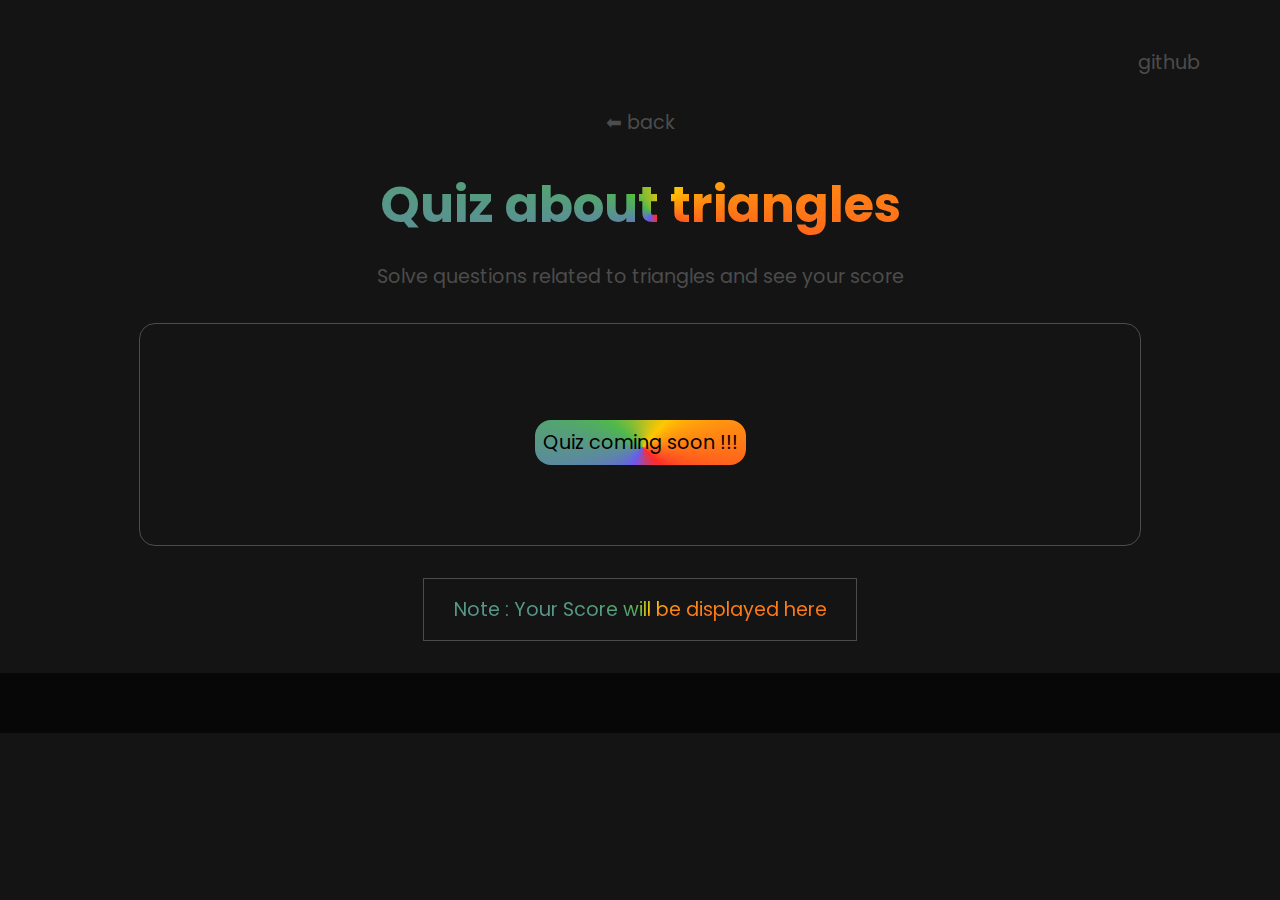
==== quiz/quiz.html @ 4450b5be "initial commit" ====
<!DOCTYPE html>
<html lang="en">
<head>
    <meta charset="UTF-8">
    <meta http-equiv="X-UA-Compatible" content="IE=edge">
    <meta name="viewport" content="width=device-width, initial-scale=1.0">
    <title>Triangle Fun | Quiz</title>
    <link rel="stylesheet" type="text/css" href="quiz.css">
</head>
<body>
    <nav><a href="">github </a></nav>

    <section class="main">
        <a href="../index.html">⬅ back</a>
       <h1>Quiz about triangles</h1>
        <p>Solve questions related to triangles and see your score</p>
       <div class="calculator">
           
        <form class="formQuiz">
                    
            
            <button class="button" id="submit-btn">Quiz coming soon !!!</button>
        </form>

            
       </div>
    
       <div id="result">Note : Your Score will be displayed here</div>
    </section>
    <script src="quiz.js" type="text/javascript"></script>
    <footer>
     
    </footer>
</body>
</html>
---- quiz/quiz.css ----
@import url("https://fonts.googleapis.com/css2?family=Poppins:wght@200;300;400;500;600;700&display=swap");

:root {
  --bg-color: #141414;
  --footer-color: #070707;
  --text-color: #4c4c4c;
}

body {
  font-family: "Poppins", sans-serif;
  color: #4c4c4c;
  background-color: var(--bg-color);
  display: block;
  margin: auto;
  text-align: center;
  font-size: larger;
  overflow-x: hidden;
}

a {
  text-decoration: none;
  color: var(--text-color);
}
nav {
  top: 0;
  width: 100%;
  height: 60px;
  padding-top: 3rem;
  text-align: right;
}

nav a {
  color: var(--text-color);
  text-decoration: none;
  padding-right: 5rem;
  padding-top: 5rem;
}

.main {
}

.main h1 {
  max-width: 558px/2;
  max-height: 122px /2;
  display: block;
  margin: auto;
  margin-top: 30px;
  font-size: 50px;
  background-repeat: repeat;
  background: conic-gradient(
    from 178.95deg at 50.99% 60.66%,
    #ff2b2b -45deg,
    #685cf0 33.12deg,
    #4eb84c 127.5deg,
    #ffc702 223.13deg,
    #ff2b2b 315deg,
    #685cf0 403.12deg
  );

  -webkit-background-clip: text;
  -webkit-text-fill-color: transparent;
  -moz-background-clip: text;
  -moz-text-fill-color: transparent;
}

.calculator {
  max-width: 1000px;
  display: block;
  margin: auto;
  margin-top: 2rem;
  text-align: center;
  border: 1px solid;
  border-color: var(--text-color);
  border-radius: 1rem;
  padding-top: 2rem;
  padding-bottom: 1rem;
  margin-bottom: 2rem;
}

form {
  padding: 3rem;
  color: whitesmoke;
}

form div {
  padding: 1rem;
}

.calculator input {
  max-width: 200px;
  color: var(--text-color);
  margin: 1rem;
  border: 1px solid;
  padding: 2rem;
  font: inherit;
  font-size: medium;
  font-weight: light;
  background-color: var(--bg-color);
  border-radius: 1rem;
  border-color: var(--text-color);
}

button {
  border: none;
  border-radius: 1rem;
  cursor: pointer;
  font-size: medium;
  font: inherit;
  padding: 0.5rem;
  margin: 1rem;
  background-repeat: repeat;
  background: conic-gradient(
    from 178.95deg at 50.99% 60.66%,
    #ff2b2b -45deg,
    #685cf0 33.12deg,
    #4eb84c 127.5deg,
    #ffc702 223.13deg,
    #ff2b2b 315deg,
    #685cf0 403.12deg
  );
}

#result {
  display: block;
  margin: auto;
  text-align: center;
  padding: 1rem;
  border: 1px solid;
  max-width: 400px;
  margin-bottom: 2rem;
  background-repeat: repeat;
  background: conic-gradient(
    from 178.95deg at 50.99% 60.66%,
    #ff2b2b -45deg,
    #685cf0 33.12deg,
    #4eb84c 127.5deg,
    #ffc702 223.13deg,
    #ff2b2b 315deg,
    #685cf0 403.12deg
  );
  -webkit-background-clip: text;
  -webkit-text-fill-color: transparent;
  -moz-background-clip: text;
  -moz-text-fill-color: transparent;
}

footer {
  margin-top: 2rem;

  bottom: 0;
  width: 100%;
  height: 60px;
  background-color: var(--footer-color);
}
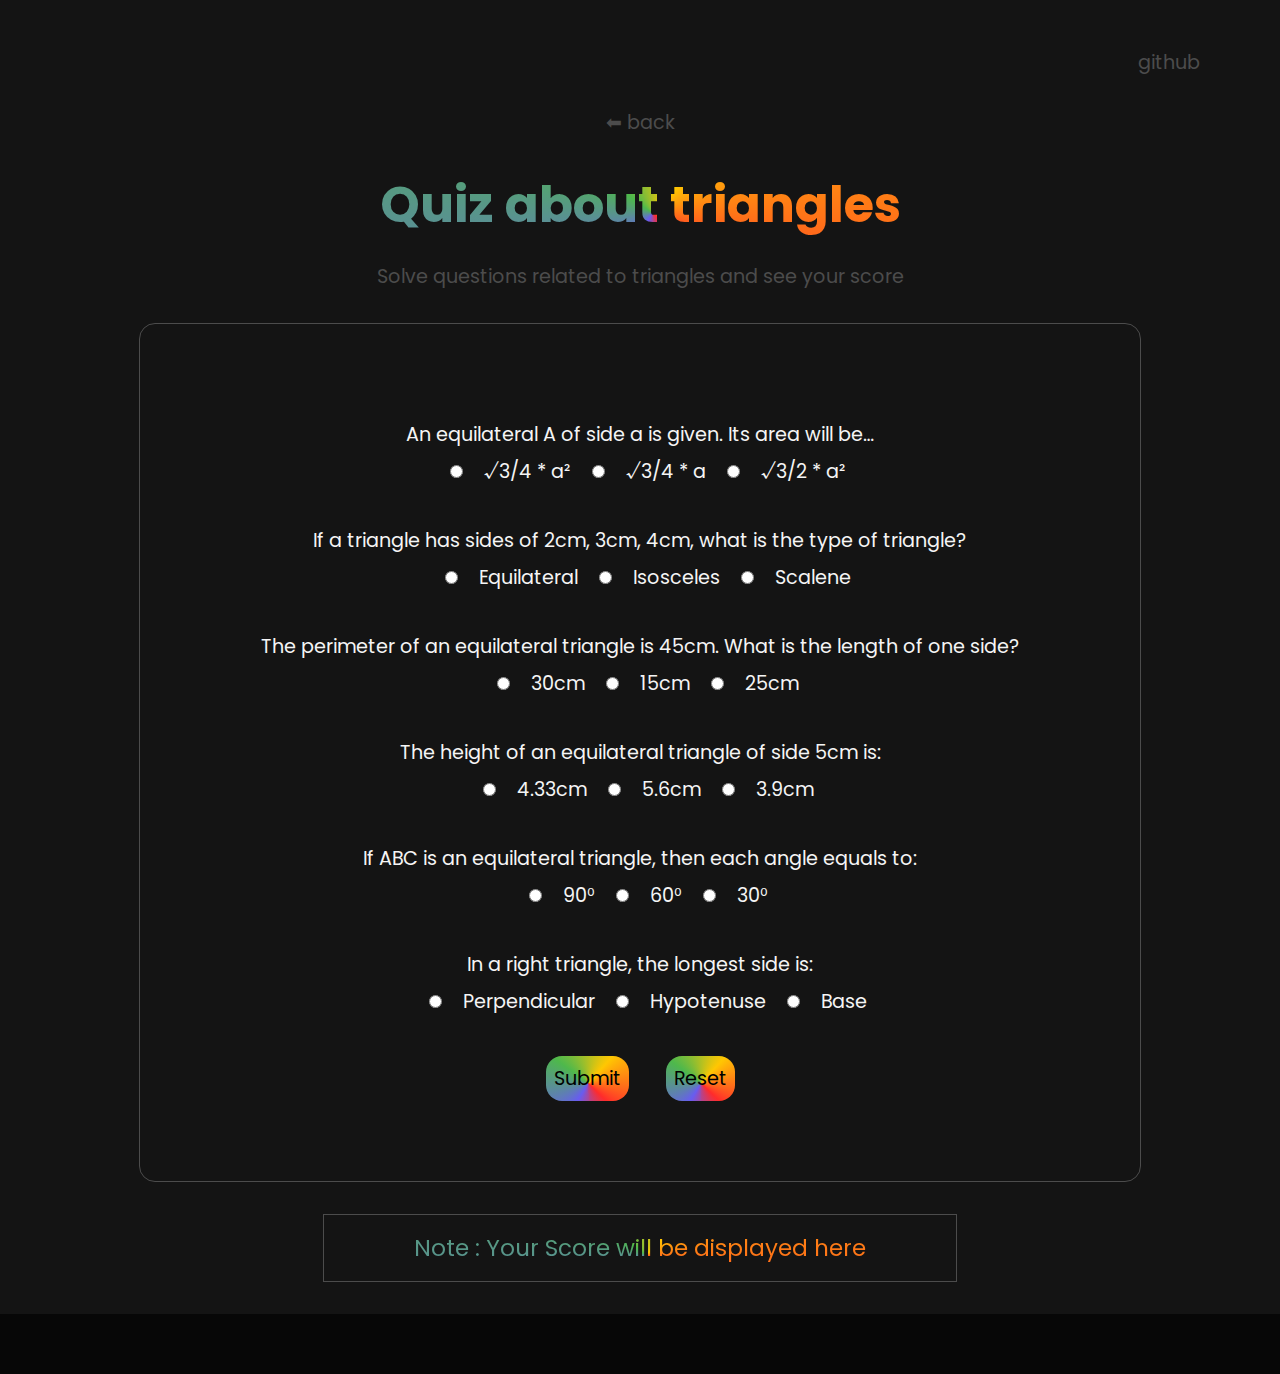
==== commit 825cfa1a: "updated : quiz page" ====
--- a/quiz/quiz.html
+++ b/quiz/quiz.html
@@ -16,10 +16,54 @@
         <p>Solve questions related to triangles and see your score</p>
        <div class="calculator">
            
-        <form class="formQuiz">
+        <form id="formQuiz">
                     
-            
-            <button class="button" id="submit-btn">Quiz coming soon !!!</button>
+            <div class="question">
+            <label> An equilateral A of side a is given. Its area will be…</label><br>
+            <label><input required type="radio" name="q1" id="q1-right-ans" value="a"> √3/4 * a² </label>
+            <label><input required type="radio" name="q1" id="q1-wrong-ans1" value="b"> √3/4 * a </label>
+            <label><input required type="radio" name="q1" id="q1-wrong-ans2" value="c"> √3/2 * a² </label>
+            </div>
+
+            <div class="question">
+                <label> If a triangle has sides of 2cm, 3cm, 4cm, what is the type of triangle?</label><br>
+                <label><input required type="radio" name="q2" id="q2-wrong-ans1" value="a"> Equilateral </label>
+                <label><input required type="radio" name="q2" id="q2-wrong-ans2" value="b"> Isosceles </label>
+                <label><input required type="radio" name="q2" id="q2-right-ans" value="c"> Scalene </label>
+            </div>
+
+            <div class="question">
+                <label>  The perimeter of an equilateral triangle is 45cm. What is the length of one side? </label><br>
+                <label><input required type="radio" name="q3" id="q3-wrong-ans1" value="a"> 30cm </label>
+                <label><input required type="radio" name="q3" id="q3-right-ans" value="b"> 15cm </label>
+                <label><input required type="radio" name="q3" id="q3-wrong-ans2" value="c"> 25cm </label>
+            </div>
+
+            <div class="question">
+                <label>  The height of an equilateral triangle of side 5cm is: </label><br>
+                <label><input required type="radio" name="q4" id="q3-wrong-ans1" value="a"> 4.33cm </label>
+                <label><input required type="radio" name="q4" id="q3-right-ans" value="b"> 5.6cm </label>
+                <label><input required type="radio" name="q4" id="q3-wrong-ans2" value="c"> 3.9cm </label>
+            </div>
+
+            <div class="question">
+                <label> If ABC is an equilateral triangle, then each angle equals to: </label><br>
+                <label><input required type="radio" name="q5" id="q3-wrong-ans1" value="a"> 90⁰ </label>
+                <label><input required type="radio" name="q5" id="q3-right-ans" value="b"> 60⁰ </label>
+                <label><input required type="radio" name="q5" id="q3-wrong-ans2" value="c"> 30⁰ </label>
+            </div>
+
+            <div class="question">
+                <label>  In a right triangle, the longest side is: </label><br>
+                <label><input required type="radio" name="q6" id="q3-wrong-ans1" value="a"> Perpendicular </label>
+                <label><input required type="radio" name="q6" id="q3-right-ans" value="b"> Hypotenuse </label>
+                <label><input required type="radio" name="q6" id="q3-wrong-ans2" value="c"> Base </label>
+            </div>
+
+
+
+            <button class="button" id="submit-btn">Submit</button>
+            <button class="button" id="reset-btn">Reset</button>
         </form>
 
             
--- a/quiz/quiz.css
+++ b/quiz/quiz.css
@@ -126,7 +126,8 @@
   text-align: center;
   padding: 1rem;
   border: 1px solid;
-  max-width: 400px;
+  font-size: larger;
+  max-width: 600px;
   margin-bottom: 2rem;
   background-repeat: repeat;
   background: conic-gradient(
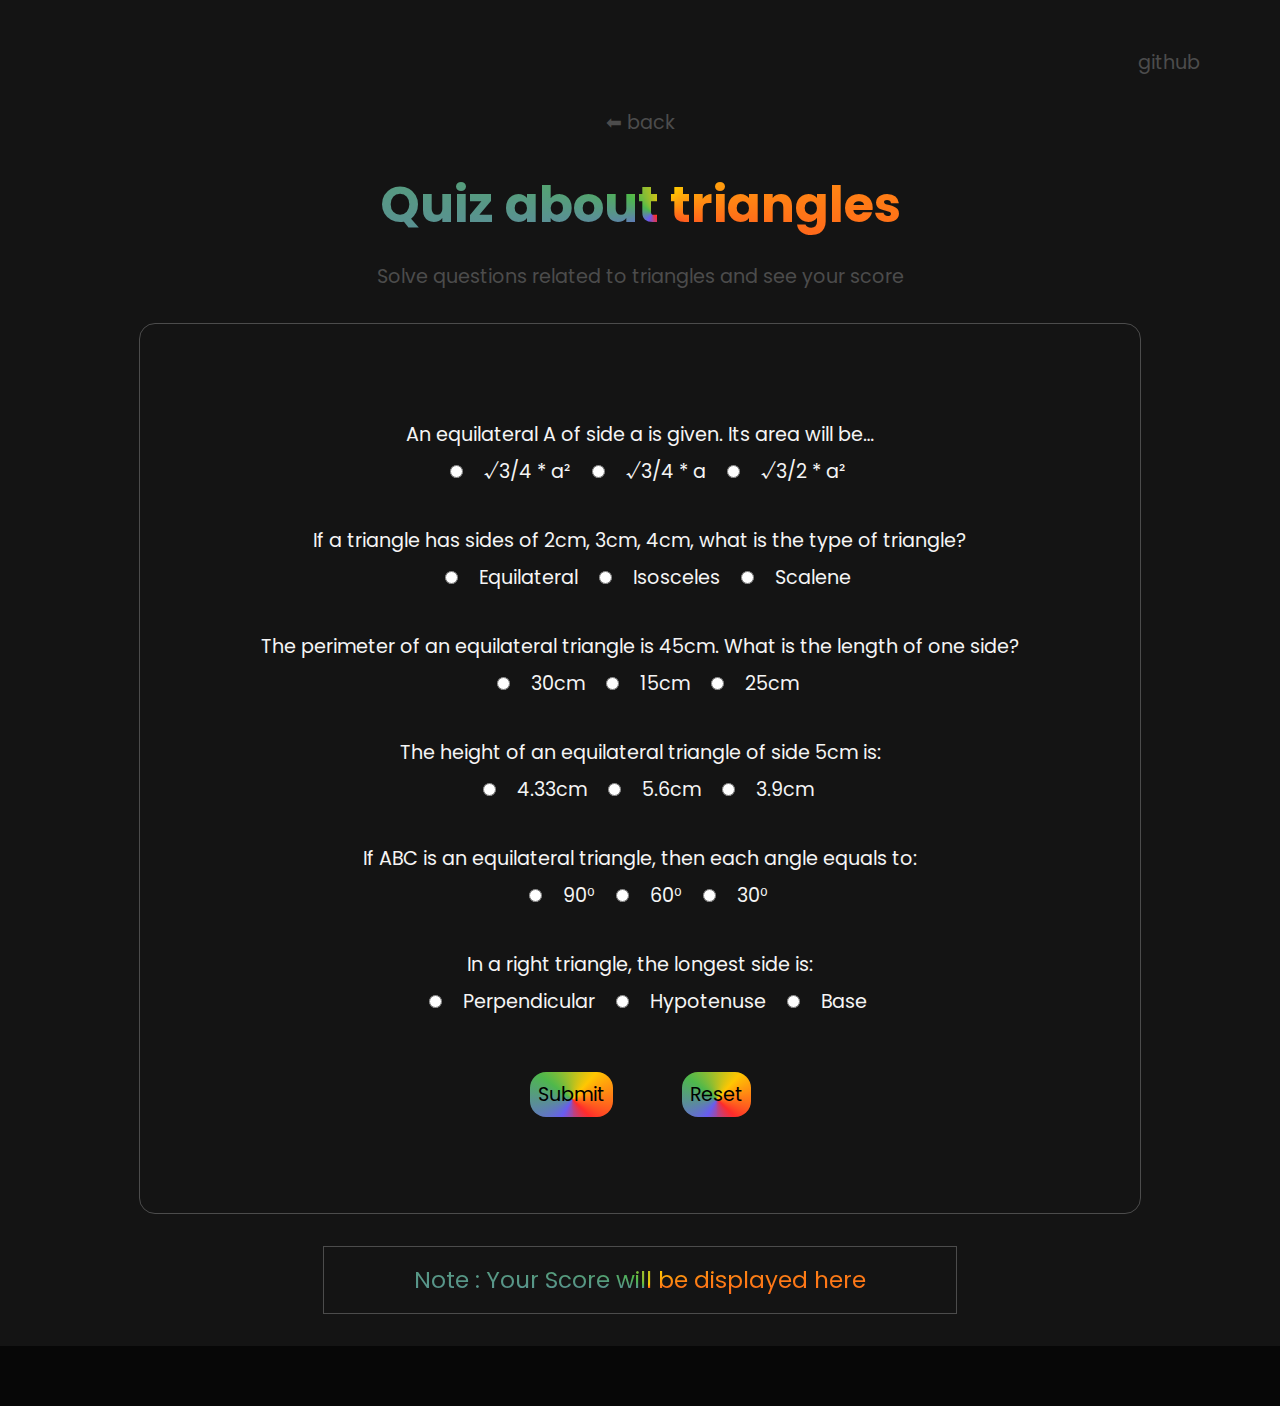
==== commit 3f33f72a: "Updated : submit button" ====
--- a/quiz/quiz.html
+++ b/quiz/quiz.html
@@ -61,9 +61,9 @@
             </div>
 
 
-
-            <button class="button" id="submit-btn">Submit</button>
-            <button class="button" id="reset-btn">Reset</button>
+            <div class="btn-div submit-btn-div"><button class="button" id="submit-btn">Submit</button></div>
+            <div class="btn-div reset-btn-div"> <button class="button" id="reset-btn">Reset</button></div>
+           
         </form>
 
             
--- a/quiz/quiz.css
+++ b/quiz/quiz.css
@@ -153,3 +153,7 @@
   height: 60px;
   background-color: var(--footer-color);
 }
+
+.btn-div {
+  display: inline-block;
+}
